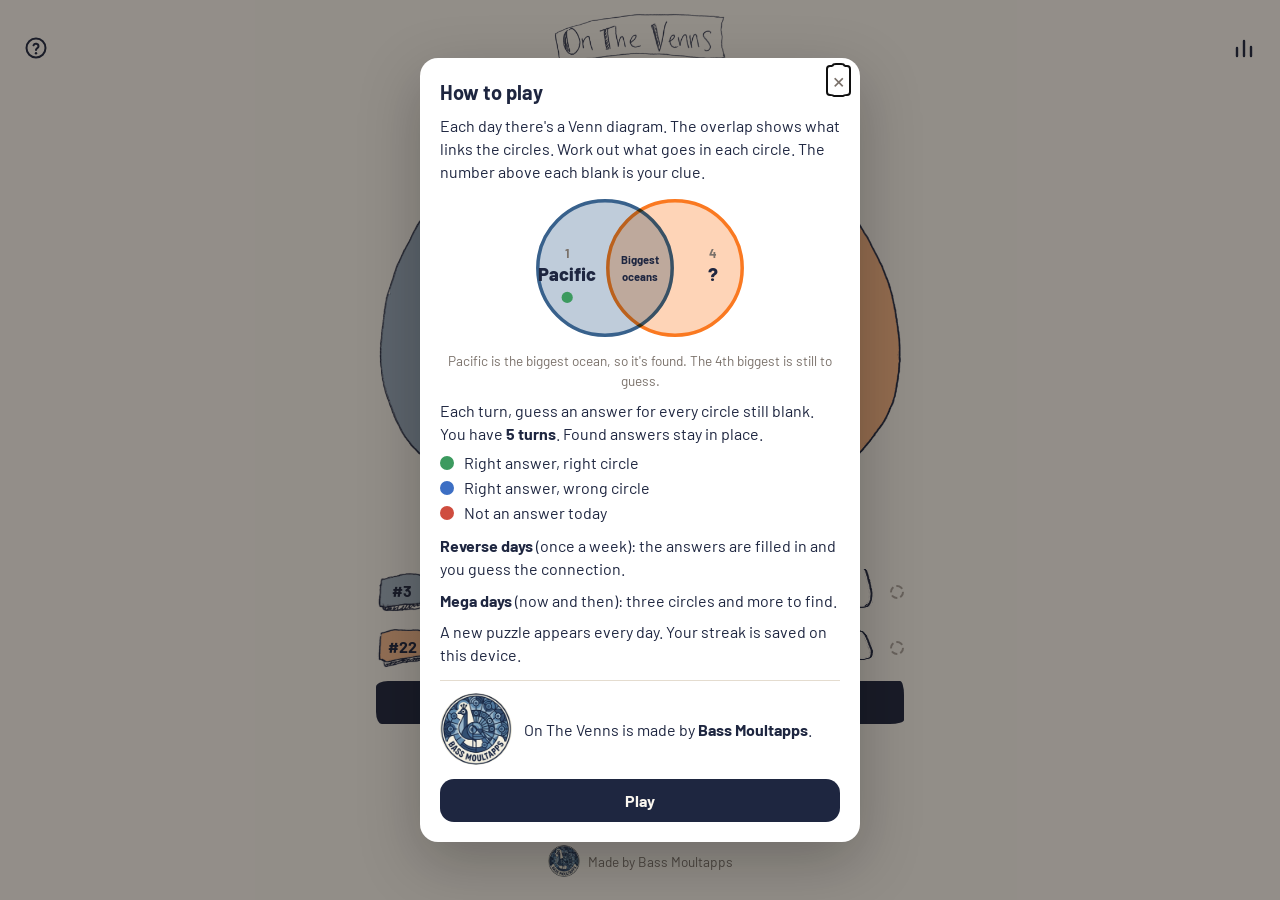
==== index.html @ a91d20dc "Barlow font, rotating palette colours, fuller box shading Venn and clue-box fills are now masks colo" ====
<!doctype html>
<html lang="en" class="drawn">
<head>
  <meta charset="utf-8">
  <meta name="viewport" content="width=device-width, initial-scale=1">
  <title>On The Venns</title>
  <meta name="description" content="A daily Venn diagram puzzle. Five turns to fill the circles.">
  <link rel="icon" href="data:image/svg+xml,%3Csvg xmlns='http://www.w3.org/2000/svg' viewBox='0 0 32 32'%3E%3Ccircle cx='12' cy='16' r='9' fill='%23e8735a' fill-opacity='.8'/%3E%3Ccircle cx='20' cy='16' r='9' fill='%233a9e9a' fill-opacity='.8'/%3E%3C/svg%3E">
  <link rel="preconnect" href="https://fonts.googleapis.com">
  <link rel="preconnect" href="https://fonts.gstatic.com" crossorigin>
  <link rel="stylesheet" href="https://fonts.googleapis.com/css2?family=Barlow:wght@400;500;600;700&display=swap">
  <link rel="stylesheet" href="css/style.css">
</head>
<body>
  <header class="top">
    <button class="icon-btn" id="helpBtn" aria-label="How to play">
      <svg viewBox="0 0 24 24" aria-hidden="true"><circle cx="12" cy="12" r="9.5" fill="none" stroke="currentColor" stroke-width="2"/><path d="M9.5 9.3a2.6 2.6 0 0 1 5 .9c0 1.8-2.5 2.3-2.5 3.8" fill="none" stroke="currentColor" stroke-width="2" stroke-linecap="round"/><circle cx="12" cy="17.2" r="1.2" fill="currentColor"/></svg>
    </button>
    <div class="brand">
      <h1 id="siteName">On The Venns</h1>
      <div class="meta" id="meta"></div>
    </div>
    <button class="icon-btn" id="statsBtn" aria-label="Statistics">
      <svg viewBox="0 0 24 24" aria-hidden="true"><path d="M5 20V12M12 20V5M19 20v-9" fill="none" stroke="currentColor" stroke-width="2.4" stroke-linecap="round"/></svg>
    </button>
  </header>

  <main>
    <div class="preview-banner" id="previewBanner" hidden></div>
    <p class="instruction" id="instruction"></p>

    <div class="board" id="board" aria-live="polite"></div>

    <div class="guess-dots" id="guessDots" aria-label="Guesses used"></div>

    <form class="guess-form" id="guessForm" autocomplete="off">
      <div class="guess-rows" id="guessRows"></div>
      <datalist id="suggestions"></datalist>
      <button type="submit" id="guessBtn">Guess</button>
    </form>

    <ol class="turns" id="turnList"></ol>

    <button class="result-btn" id="resultBtn" hidden>See result</button>

    <div class="sponsor" id="sponsor" hidden></div>
  </main>

  <footer class="foot" id="footer"></footer>

  <div class="toast" id="toast" role="status" hidden></div>

  <!-- How to play -->
  <dialog id="helpDialog">
    <button class="close" data-close aria-label="Close">&times;</button>
    <h2>How to play</h2>
    <p>Each day there's a Venn diagram. The overlap shows what links the circles. Work out what goes in each circle. The number above each blank is your clue.</p>
    <div class="help-example">
      <svg viewBox="0 0 200 110" aria-hidden="true">
        <circle cx="75" cy="55" r="48" class="c c0"/><circle cx="125" cy="55" r="48" class="c c1"/>
        <text x="48" y="48" class="ex-hint">1</text><text x="48" y="64" class="ex-ans">Pacific</text>
        <circle cx="48" cy="76" r="4" class="ex-dot green"/>
        <text x="152" y="48" class="ex-hint">4</text><text x="152" y="64" class="ex-ans">?</text>
        <text x="100" y="52" class="ex-mid">Biggest</text><text x="100" y="64" class="ex-mid">oceans</text>
      </svg>
      <p class="caption">Pacific is the biggest ocean, so it's found. The 4th biggest is still to guess.</p>
    </div>
    <p>Each turn, guess an answer for every circle still blank. You have <strong>5 turns</strong>. Found answers stay in place.</p>
    <ul class="legend">
      <li><span class="dot green"></span> Right answer, right circle</li>
      <li><span class="dot blue"></span> Right answer, wrong circle</li>
      <li><span class="dot red"></span> Not an answer today</li>
    </ul>
    <p><strong>Reverse days</strong> (once a week): the answers are filled in and you guess the connection.</p>
    <p><strong>Mega days</strong> (now and then): three circles and more to find.</p>
    <p>A new puzzle appears every day. Your streak is saved on this device.</p>
    <div class="maker">
      <img src="img/bass-moultapps.jpg" alt="Bass Moultapps logo" width="72" height="72">
      <p>On The Venns is made by <strong>Bass Moultapps</strong>.</p>
    </div>
    <button class="primary" data-close>Play</button>
  </dialog>

  <!-- Stats / result -->
  <dialog id="statsDialog">
    <button class="close" data-close aria-label="Close">&times;</button>
    <div id="resultBlock"></div>
    <h2>Your stats</h2>
    <div class="stats" id="statsGrid"></div>
    <div class="next" id="nextPuzzle"></div>
    <details class="backup">
      <summary>Move your streak to another device</summary>
      <p>Your stats live in this browser only. Copy the code below and paste it into the game on another device or browser.</p>
      <div class="backup-row">
        <button type="button" id="exportBtn">Copy my code</button>
        <button type="button" id="importBtn">Paste a code</button>
      </div>
    </details>
  </dialog>

  <script src="js/countries.js"></script>
  <script src="js/puzzles.js"></script>
  <script src="js/app.js"></script>
</body>
</html>
---- css/style.css ----
:root {
  --bg: #faf6ef;
  --surface: #ffffff;
  --ink: #2b2622;
  --muted: #7a716a;
  --line: #e4dccf;
  --c0: #e8735a;
  --c1: #3a9e9a;
  --c2: #e2b23c;
  --good: #3c9a5f;
  --bad: #cf4d3f;
  --near: #3d6fc4;
  --circle-opacity: 0.32;
  --blend: multiply;
  --radius: 14px;
  font-family: "Barlow", ui-rounded, system-ui, -apple-system, "Segoe UI", sans-serif;
  color-scheme: light;
}

/* The hand-drawn style is designed for paper, so it stays light. */
@media (prefers-color-scheme: dark) {
  :root:not(.drawn) {
    --bg: #1d1b19;
    --surface: #2a2724;
    --ink: #f2ece4;
    --muted: #a59c93;
    --line: #3d3833;
    --circle-opacity: 0.38;
    --blend: screen;
    color-scheme: dark;
  }
}

* { box-sizing: border-box; }
[hidden] { display: none !important; }

body {
  margin: 0;
  background: var(--bg);
  color: var(--ink);
  min-height: 100vh;
  display: flex;
  flex-direction: column;
  -webkit-tap-highlight-color: transparent;
}

button { font: inherit; color: inherit; cursor: pointer; }

/* Header */
.top {
  display: flex;
  align-items: center;
  justify-content: space-between;
  gap: 8px;
  padding: 12px 16px;
  border-bottom: 1px solid var(--line);
}
.brand { text-align: center; }
.brand h1 { margin: 0; font-size: 1.5rem; letter-spacing: 0.02em; }
.meta { color: var(--muted); font-size: 0.85rem; margin-top: 2px; }
.badge {
  display: inline-block;
  padding: 1px 8px;
  border-radius: 999px;
  font-size: 0.72rem;
  font-weight: 700;
  text-transform: uppercase;
  letter-spacing: 0.06em;
  background: var(--line);
  color: var(--ink);
  margin-left: 4px;
  vertical-align: 1px;
}
.badge.reverse { background: var(--c1); color: #fff; }
.badge.mega { background: var(--c2); color: #2b2622; }
.icon-btn {
  width: 40px; height: 40px;
  border: none; background: none;
  border-radius: 50%;
  display: grid; place-items: center;
}
.icon-btn:hover { background: var(--line); }
.icon-btn svg { width: 24px; height: 24px; }

/* Main */
main {
  flex: 1;
  width: 100%;
  max-width: 560px;
  margin: 0 auto;
  padding: 12px 16px 24px;
}
.instruction { text-align: center; margin: 4px 0 8px; font-size: 1.05rem; }
.preview-banner {
  background: var(--c2);
  color: #2b2622;
  border-radius: 8px;
  padding: 6px 10px;
  font-size: 0.85rem;
  text-align: center;
  margin-bottom: 8px;
}

/* Board */
.board {
  position: relative;
  width: 100%;
  container-type: inline-size;
  user-select: none;
}
.board svg { display: block; width: 100%; height: auto; }
.board .c, .help-example .c {
  fill-opacity: var(--circle-opacity);
  mix-blend-mode: var(--blend);
  stroke-width: 2.5;
}
.c0 { fill: var(--c0); stroke: var(--c0); }
.c1 { fill: var(--c1); stroke: var(--c1); }
.c2 { fill: var(--c2); stroke: var(--c2); }
.circle-label {
  font-size: 15px;
  font-weight: 700;
  fill: var(--ink);
  text-anchor: middle;
}

.region {
  position: absolute;
  transform: translate(-50%, -50%);
  text-align: center;
  display: flex;
  flex-direction: column;
  align-items: center;
  gap: 0.6cqw;
  line-height: 1.15;
}
.region .hint {
  font-size: clamp(11px, 3.4cqw, 17px);
  font-weight: 700;
  color: var(--muted);
  letter-spacing: 0.03em;
}
.region .answer {
  font-size: clamp(14px, 5cqw, 26px);
  font-weight: 800;
  overflow-wrap: anywhere;
}
.region .fixed {
  font-size: clamp(11px, 3.6cqw, 18px);
  font-weight: 700;
  overflow-wrap: break-word;
}
.region.text-answer .fixed { font-size: clamp(14px, 5cqw, 26px); font-weight: 800; }
.board.small .region .answer { font-size: clamp(12px, 4cqw, 21px); }

.slot .blank {
  display: inline-block;
  min-width: 2.4em;
  border-bottom: 3px dashed var(--muted);
  color: var(--muted);
  opacity: 0.8;
}
.slot.solved .answer { animation: pop 0.45s cubic-bezier(.2,1.6,.4,1); }
.slot.missed .answer { color: var(--bad); opacity: 0.85; }
.slot.missed .answer::before { content: ""; }
.slot.flash { animation: flash 0.6s ease; }

@keyframes pop {
  0% { transform: scale(0.3); opacity: 0; }
  100% { transform: scale(1); opacity: 1; }
}
@keyframes flash {
  0%, 100% { filter: none; }
  40% { filter: drop-shadow(0 0 8px var(--good)); }
}
@keyframes shake {
  0%, 100% { transform: translateX(0); }
  20% { transform: translateX(-6px); }
  40% { transform: translateX(6px); }
  60% { transform: translateX(-4px); }
  80% { transform: translateX(4px); }
}

/* Result dots (green / blue / red) */
.dot {
  display: inline-block;
  width: 14px; height: 14px;
  border-radius: 50%;
  border: 2px dashed var(--muted);
  flex: none;
  opacity: 0.6;
}
.dot.green, .dot.blue, .dot.red { border-style: solid; opacity: 1; }
.dot.green { background: var(--good); border-color: var(--good); }
.dot.blue { background: var(--near); border-color: var(--near); }
.dot.red { background: var(--bad); border-color: var(--bad); }
.region .dot { width: clamp(10px, 3.2cqw, 16px); height: clamp(10px, 3.2cqw, 16px); margin-top: 0.4cqw; }

/* Turn counter */
.guess-dots {
  display: flex;
  justify-content: center;
  gap: 8px;
  margin: 10px 0 12px;
}
.guess-dots span {
  width: 12px; height: 12px;
  border-radius: 50%;
  border: 2px solid var(--muted);
}
.guess-dots span.used { background: var(--muted); }

/* Form */
.guess-form { display: flex; flex-direction: column; gap: 8px; }
.guess-form.shake { animation: shake 0.4s; }
.guess-rows { display: grid; grid-template-columns: auto 1fr auto; gap: 8px; align-items: center; }
.grow { display: contents; }
.grow .tag {
  flex: none;
  min-width: 44px;
  padding: 6px 8px;
  border-radius: 10px;
  text-align: center;
  font-weight: 800;
  font-size: 0.95rem;
  color: #fff;
  text-shadow: 0 1px 2px rgba(0,0,0,0.3);
  background: var(--sw);
}
.grow input, .grow .locked {
  flex: 1;
  min-width: 0;
  font: inherit;
  font-size: 1.05rem;
  padding: 11px 14px;
  border: 2px solid var(--line);
  border-radius: var(--radius);
  background: var(--surface);
  color: var(--ink);
}
.grow .locked { font-weight: 800; border-color: transparent; background: none; padding-left: 4px; }
.grow input:focus { outline: none; border-color: var(--c1); }
.guess-form button, .primary, .result-btn, .backup-row button {
  border: none;
  border-radius: var(--radius);
  padding: 12px 18px;
  font-weight: 700;
  background: var(--ink);
  color: var(--bg);
}
.guess-form button { margin-top: 2px; }
.guess-form button:disabled { opacity: 0.45; cursor: default; }

/* Turn history */
.turns {
  list-style: none;
  padding: 0;
  margin: 14px 0 0;
  display: flex;
  flex-direction: column;
  gap: 6px;
}
.turns li { display: flex; gap: 6px; }
.chip {
  flex: 1;
  min-width: 0;
  display: flex;
  align-items: center;
  gap: 6px;
  padding: 4px 10px;
  border-radius: 999px;
  font-size: 0.9rem;
  background: var(--surface);
  border: 1px solid var(--line);
  overflow: hidden;
  white-space: nowrap;
  text-overflow: ellipsis;
}
.chip .dot { width: 10px; height: 10px; }
.chip.empty { background: none; border-style: dashed; }
.chip.red { color: var(--muted); }

.result-btn { display: block; margin: 16px auto 0; }

.sponsor, .foot {
  text-align: center;
  color: var(--muted);
  font-size: 0.85rem;
}
.sponsor { margin-top: 18px; }
.foot { padding: 14px 16px 20px; }
.foot a, .sponsor a { color: inherit; }
.kofi {
  display: inline-block;
  padding: 8px 14px;
  border-radius: 999px;
  background: var(--surface);
  border: 1px solid var(--line);
  text-decoration: none;
  color: var(--ink) !important;
  font-weight: 700;
}

/* Toast */
.toast {
  position: fixed;
  left: 50%;
  top: 76px;
  transform: translateX(-50%);
  background: var(--ink);
  color: var(--bg);
  padding: 8px 14px;
  border-radius: 8px;
  font-weight: 700;
  font-size: 0.95rem;
  z-index: 50;
  max-width: calc(100vw - 32px);
}

/* Dialogs */
dialog {
  border: none;
  border-radius: 18px;
  padding: 22px 20px 20px;
  width: min(440px, calc(100vw - 32px));
  max-height: calc(100vh - 40px);
  background: var(--surface);
  color: var(--ink);
  box-shadow: 0 20px 60px rgba(0,0,0,0.25);
}
dialog::backdrop { background: rgba(20, 16, 12, 0.45); }
dialog h2 { margin: 0 0 10px; font-size: 1.25rem; }
dialog p { line-height: 1.45; margin: 8px 0; }
dialog .close {
  position: absolute;
  right: 10px; top: 8px;
  border: none; background: none;
  font-size: 1.7rem;
  line-height: 1;
  color: var(--muted);
}
dialog .primary { display: block; width: 100%; margin-top: 14px; }

.help-example svg { width: 100%; max-width: 280px; display: block; margin: 6px auto; }
.help-example text { text-anchor: middle; fill: var(--ink); }
.ex-hint { font-size: 9px; font-weight: 700; fill: var(--muted) !important; }
.ex-ans { font-size: 13px; font-weight: 800; }
.ex-mid { font-size: 8px; font-weight: 700; }
.ex-dot.green { fill: var(--good); }
.help-example .caption { text-align: center; font-size: 0.85rem; color: var(--muted); margin-top: 0; }
.legend { list-style: none; padding: 0; margin: 8px 0 12px; }
.legend li { display: flex; align-items: center; gap: 10px; margin: 6px 0; }
.maker {
  display: flex;
  align-items: center;
  gap: 12px;
  margin-top: 14px;
  padding-top: 12px;
  border-top: 1px solid var(--line);
}
.maker img { border-radius: 50%; flex: none; }
.made-by { display: inline-flex; align-items: center; gap: 8px; margin-top: 6px; }
.made-by img { border-radius: 50%; }
.foot > * + * { margin-top: 8px; }
.sep { border: none; border-top: 1px solid var(--line); margin: 18px 0 14px; }

.result-head { text-align: center; margin-bottom: 14px; }
.result-head .big { font-size: 1.6rem; font-weight: 800; margin: 2px 0; }
.result-head .answers { color: var(--muted); }
.note {
  background: var(--bg);
  border-radius: 12px;
  padding: 10px 14px;
  margin: 12px 0;
  text-align: left;
}
.note .label { font-size: 0.75rem; text-transform: uppercase; letter-spacing: 0.06em; color: var(--muted); font-weight: 700; }
.note .source { font-size: 0.8rem; color: var(--muted); margin-top: 6px; }
.share-btn { background: var(--good) !important; color: #fff !important; }

.stats {
  display: grid;
  grid-template-columns: repeat(4, 1fr);
  gap: 6px;
  text-align: center;
  margin-bottom: 12px;
}
.stats .num { font-size: 1.6rem; font-weight: 800; }
.stats .lbl { font-size: 0.75rem; color: var(--muted); }
.next { text-align: center; color: var(--muted); margin: 8px 0 14px; }
.next strong { color: var(--ink); font-variant-numeric: tabular-nums; }
.backup summary { cursor: pointer; color: var(--muted); font-size: 0.9rem; }
.backup p { font-size: 0.85rem; color: var(--muted); }
.backup-row { display: flex; gap: 8px; }
.backup-row button { flex: 1; padding: 10px; font-size: 0.9rem; background: var(--line); color: var(--ink); }

@media (prefers-reduced-motion: reduce) {
  *, *::before, *::after { animation: none !important; }
}

/* =====================================================================
   Hand-drawn style (html.drawn). Turn off with drawn: false in
   js/puzzles.js, or add ?drawn=0 to the URL to compare.
   ===================================================================== */
.drawn body {
  --ink: #1e2640;
}
.drawn .brand h1 img { display: block; height: 52px; width: auto; margin: 0 auto; }
.drawn .top { border-bottom: none; padding-bottom: 4px; }

.board .venn-img { position: relative; width: 100%; aspect-ratio: 4 / 3; }
.board .venn-img img, .board .venn-img .fill { position: absolute; inset: 0; width: 100%; height: 100%; }
.venn-img .fill {
  opacity: 0.5;
  -webkit-mask-size: 100% 100%; mask-size: 100% 100%;
  -webkit-mask-repeat: no-repeat; mask-repeat: no-repeat;
}
.venn-img .fill-left { background: var(--c0); -webkit-mask-image: url(../img/drawn/mask-left.png); mask-image: url(../img/drawn/mask-left.png); }
.venn-img .fill-right { background: var(--c1); -webkit-mask-image: url(../img/drawn/mask-right.png); mask-image: url(../img/drawn/mask-right.png); }
.venn-img .fill-lens {
  background: color-mix(in oklab, color-mix(in oklab, var(--c0), var(--c1)) 80%, #000);
  -webkit-mask-image: url(../img/drawn/mask-lens.png); mask-image: url(../img/drawn/mask-lens.png);
}
.drawn .region .answer, .drawn .region.text-answer .fixed { font-weight: 700; font-size: clamp(16px, 5.6cqw, 28px); }
.drawn .region .fixed { font-weight: 700; font-size: clamp(12px, 3.9cqw, 19px); }
.drawn .region .hint { font-weight: 700; font-size: clamp(12px, 3.6cqw, 18px); }
.drawn .slot .blank { border-bottom-width: 2px; }

.drawn .guess-dots { gap: 10px; }
.drawn .guess-dots span {
  width: 18px; height: 20px;
  border: none;
  border-radius: 0;
  background-position: center;
  background-size: contain;
  background-repeat: no-repeat;
}
.drawn .guess-dots span.used { background-color: transparent; }

.drawn .guess-rows { column-gap: 14px; row-gap: 10px; }
.drawn .grow .tag {
  min-width: 54px;
  padding: 10px 10px 13px 8px;
  border-radius: 0;
  color: var(--ink);
  text-shadow: none;
  font-weight: 700;
  font-size: 1rem;
  background: none;
  position: relative;
  isolation: isolate;
}
/* tint clipped to the inside of the drawn box, with the drawing on top */
.drawn .grow .tag::before, .drawn .grow .tag::after {
  content: "";
  position: absolute;
  inset: 0;
  z-index: -1;
}
.drawn .grow .tag::before {
  background: var(--sw);
  -webkit-mask: url(../img/drawn/mask-box1.png) center / 100% 100% no-repeat;
  mask: url(../img/drawn/mask-box1.png) center / 100% 100% no-repeat;
}
.drawn .grow .tag::after { background: url(../img/drawn/box1.png) center / 100% 100% no-repeat; }
.drawn .grow:nth-of-type(2n) .tag::before {
  -webkit-mask-image: url(../img/drawn/mask-box2.png);
  mask-image: url(../img/drawn/mask-box2.png);
}
.drawn .grow:nth-of-type(2n) .tag::after { background-image: url(../img/drawn/box2.png); }
.drawn .grow input, .drawn .grow .locked {
  border: none;
  border-radius: 0;
  font-size: 1.05rem;
  font-weight: 600;
  padding: 13px 18px;
  background: url(../img/drawn/bar1.png) center / 100% 100% no-repeat;
}
.drawn .grow:nth-of-type(2n) input, .drawn .grow:nth-of-type(2n) .locked { background-image: url(../img/drawn/bar2.png); }
.drawn .grow .locked { padding-left: 18px; }
.drawn .grow input:focus { filter: drop-shadow(0 0 2px color-mix(in srgb, var(--c2) 80%, transparent)); }
.drawn .grow input::-webkit-calendar-picker-indicator { display: none !important; }
.drawn .guess-form button {
  border-radius: 12px 4px 14px 6px / 6px 14px 4px 12px;
  font-weight: 700;
}
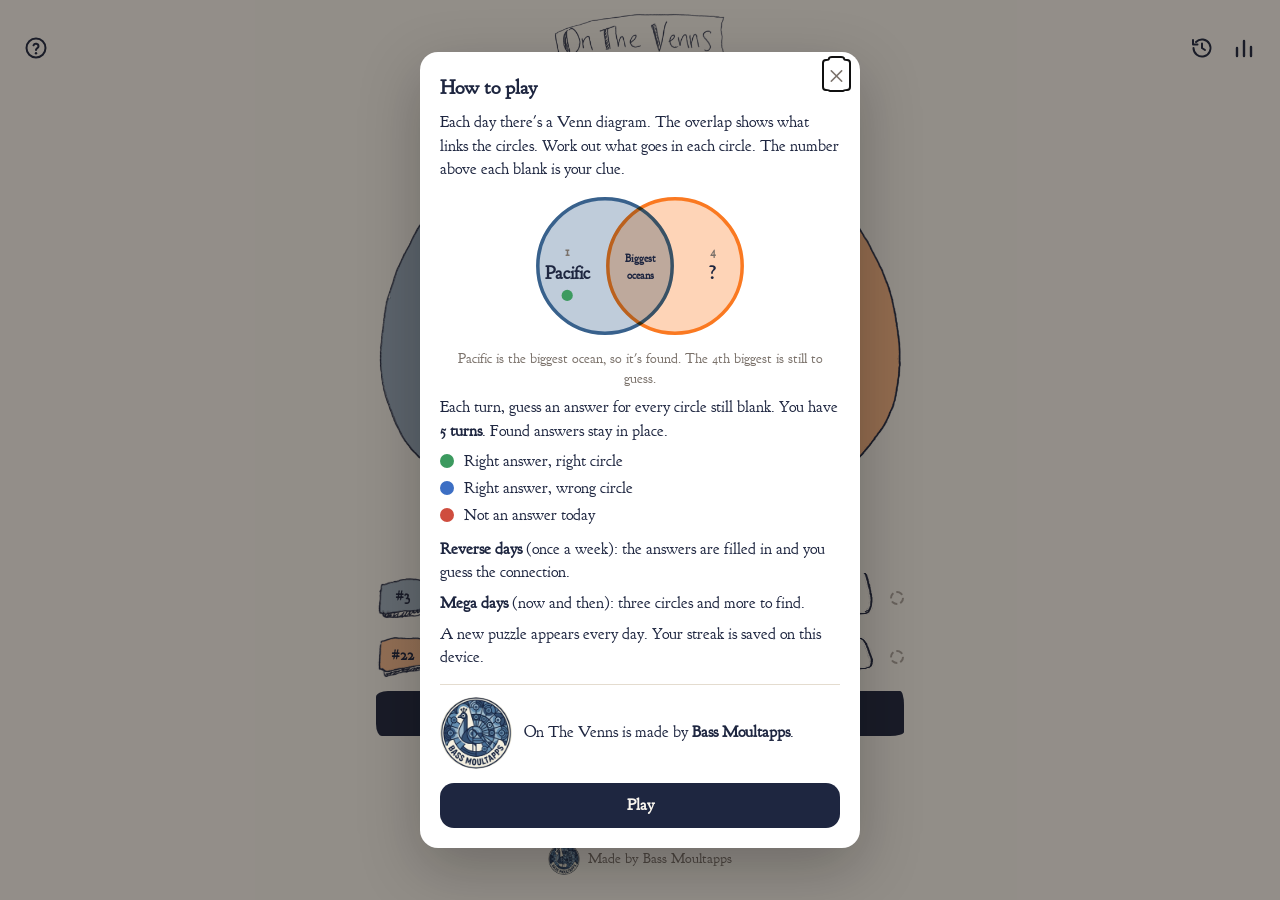
==== commit 002de27f: "Goudy Bookletter font, guess distribution and colour totals, Venns of the Past - Stats show wins by " ====
--- a/index.html
+++ b/index.html
@@ -8,21 +8,28 @@
   <link rel="icon" href="data:image/svg+xml,%3Csvg xmlns='http://www.w3.org/2000/svg' viewBox='0 0 32 32'%3E%3Ccircle cx='12' cy='16' r='9' fill='%23e8735a' fill-opacity='.8'/%3E%3Ccircle cx='20' cy='16' r='9' fill='%233a9e9a' fill-opacity='.8'/%3E%3C/svg%3E">
   <link rel="preconnect" href="https://fonts.googleapis.com">
   <link rel="preconnect" href="https://fonts.gstatic.com" crossorigin>
-  <link rel="stylesheet" href="https://fonts.googleapis.com/css2?family=Barlow:wght@400;500;600;700&display=swap">
+  <link rel="stylesheet" href="https://fonts.googleapis.com/css2?family=Goudy+Bookletter+1911&display=swap">
   <link rel="stylesheet" href="css/style.css">
 </head>
 <body>
   <header class="top">
+    <div class="hgroup">
     <button class="icon-btn" id="helpBtn" aria-label="How to play">
       <svg viewBox="0 0 24 24" aria-hidden="true"><circle cx="12" cy="12" r="9.5" fill="none" stroke="currentColor" stroke-width="2"/><path d="M9.5 9.3a2.6 2.6 0 0 1 5 .9c0 1.8-2.5 2.3-2.5 3.8" fill="none" stroke="currentColor" stroke-width="2" stroke-linecap="round"/><circle cx="12" cy="17.2" r="1.2" fill="currentColor"/></svg>
     </button>
+    </div>
     <div class="brand">
       <h1 id="siteName">On The Venns</h1>
       <div class="meta" id="meta"></div>
     </div>
+    <div class="hgroup right">
+    <button class="icon-btn" id="pastBtn" aria-label="Venns of the Past" title="Venns of the Past">
+      <svg viewBox="0 0 24 24" aria-hidden="true"><path d="M3.5 12a8.5 8.5 0 1 0 2.5-6" fill="none" stroke="currentColor" stroke-width="2" stroke-linecap="round"/><path d="M3 4v4.5h4.5" fill="none" stroke="currentColor" stroke-width="2" stroke-linecap="round" stroke-linejoin="round"/><path d="M12 7.5V12l3 2" fill="none" stroke="currentColor" stroke-width="2" stroke-linecap="round"/></svg>
+    </button>
     <button class="icon-btn" id="statsBtn" aria-label="Statistics">
       <svg viewBox="0 0 24 24" aria-hidden="true"><path d="M5 20V12M12 20V5M19 20v-9" fill="none" stroke="currentColor" stroke-width="2.4" stroke-linecap="round"/></svg>
     </button>
+    </div>
   </header>
 
   <main>
@@ -87,7 +94,12 @@
     <div id="resultBlock"></div>
     <h2>Your stats</h2>
     <div class="stats" id="statsGrid"></div>
+    <h3>Solved in…</h3>
+    <div class="dist" id="distGraph"></div>
+    <h3>Every guess so far</h3>
+    <div class="stats three" id="colourTotals"></div>
     <div class="next" id="nextPuzzle"></div>
+    <button type="button" class="past-link" id="pastLink">Play Venns of the Past</button>
     <details class="backup">
       <summary>Move your streak to another device</summary>
       <p>Your stats live in this browser only. Copy the code below and paste it into the game on another device or browser.</p>
@@ -98,6 +110,14 @@
     </details>
   </dialog>
 
+  <!-- Venns of the Past -->
+  <dialog id="pastDialog">
+    <button class="close" data-close aria-label="Close">&times;</button>
+    <h2>Venns of the Past</h2>
+    <p class="sub">Play any you missed, or try one again. Just for fun: they don't count towards your stats or streak.</p>
+    <ul class="past-list" id="pastList"></ul>
+  </dialog>
+
   <script src="js/countries.js"></script>
   <script src="js/puzzles.js"></script>
   <script src="js/app.js"></script>
--- a/css/style.css
+++ b/css/style.css
@@ -13,7 +13,7 @@
   --circle-opacity: 0.32;
   --blend: multiply;
   --radius: 14px;
-  font-family: "Barlow", ui-rounded, system-ui, -apple-system, "Segoe UI", sans-serif;
+  font-family: "Goudy Bookletter 1911", Georgia, ui-rounded, system-ui, -apple-system, "Segoe UI", sans-serif;
   color-scheme: light;
 }
 
@@ -92,8 +92,8 @@
 }
 .instruction { text-align: center; margin: 4px 0 8px; font-size: 1.05rem; }
 .preview-banner {
-  background: var(--c2);
-  color: #2b2622;
+  background: var(--line);
+  color: var(--ink);
   border-radius: 8px;
   padding: 6px 10px;
   font-size: 0.85rem;
@@ -484,3 +484,55 @@
   border-radius: 12px 4px 14px 6px / 6px 14px 4px 12px;
   font-weight: 700;
 }
+
+/* Header: three columns so the title stays centred */
+.top { display: grid; grid-template-columns: 1fr auto 1fr; }
+.hgroup { display: flex; gap: 2px; }
+.hgroup.right { justify-content: flex-end; }
+
+/* Stats extras */
+dialog h3 { font-size: 0.95rem; margin: 14px 0 8px; color: var(--muted); font-weight: 400; text-transform: uppercase; letter-spacing: 0.06em; }
+.stats.three { grid-template-columns: repeat(3, 1fr); }
+.stats .num .dot { width: 12px; height: 12px; margin-right: 6px; vertical-align: 2px; }
+.dist { display: flex; flex-direction: column; gap: 4px; }
+.drow { display: flex; align-items: center; gap: 8px; }
+.dlabel { width: 14px; text-align: center; }
+.dbar {
+  background: var(--muted);
+  color: #fff;
+  text-align: right;
+  padding: 1px 6px;
+  border-radius: 4px;
+  font-size: 0.9rem;
+  min-width: 22px;
+}
+.dbar.now { background: var(--good); }
+.past-link {
+  display: block;
+  width: 100%;
+  margin: 4px 0 12px;
+  padding: 10px;
+  border: 1px solid var(--line);
+  border-radius: var(--radius);
+  background: var(--bg);
+}
+
+/* Venns of the Past */
+#pastDialog .sub { color: var(--muted); font-size: 0.95rem; }
+.past-list { list-style: none; padding: 0; margin: 10px 0 0; max-height: 60vh; overflow-y: auto; }
+.past-list li + li { border-top: 1px solid var(--line); }
+.past-list a { display: flex; align-items: center; gap: 12px; padding: 10px 4px; color: var(--ink); text-decoration: none; }
+.past-list a:hover { background: var(--bg); }
+.past-list .empty { color: var(--muted); padding: 12px 0; }
+.ptext { display: flex; flex-direction: column; }
+.pstatus { font-size: 0.85rem; color: var(--muted); }
+.pstatus.won { color: var(--good); }
+.pstatus.lost { color: var(--bad); }
+.mini {
+  flex: none;
+  width: 40px; height: 26px;
+  background:
+    radial-gradient(circle at 13px 13px, color-mix(in srgb, var(--a) 55%, transparent) 11px, transparent 12px),
+    radial-gradient(circle at 27px 13px, color-mix(in srgb, var(--b) 55%, transparent) 11px, transparent 12px);
+}
+.preview-banner a { color: inherit; font-weight: 700; }
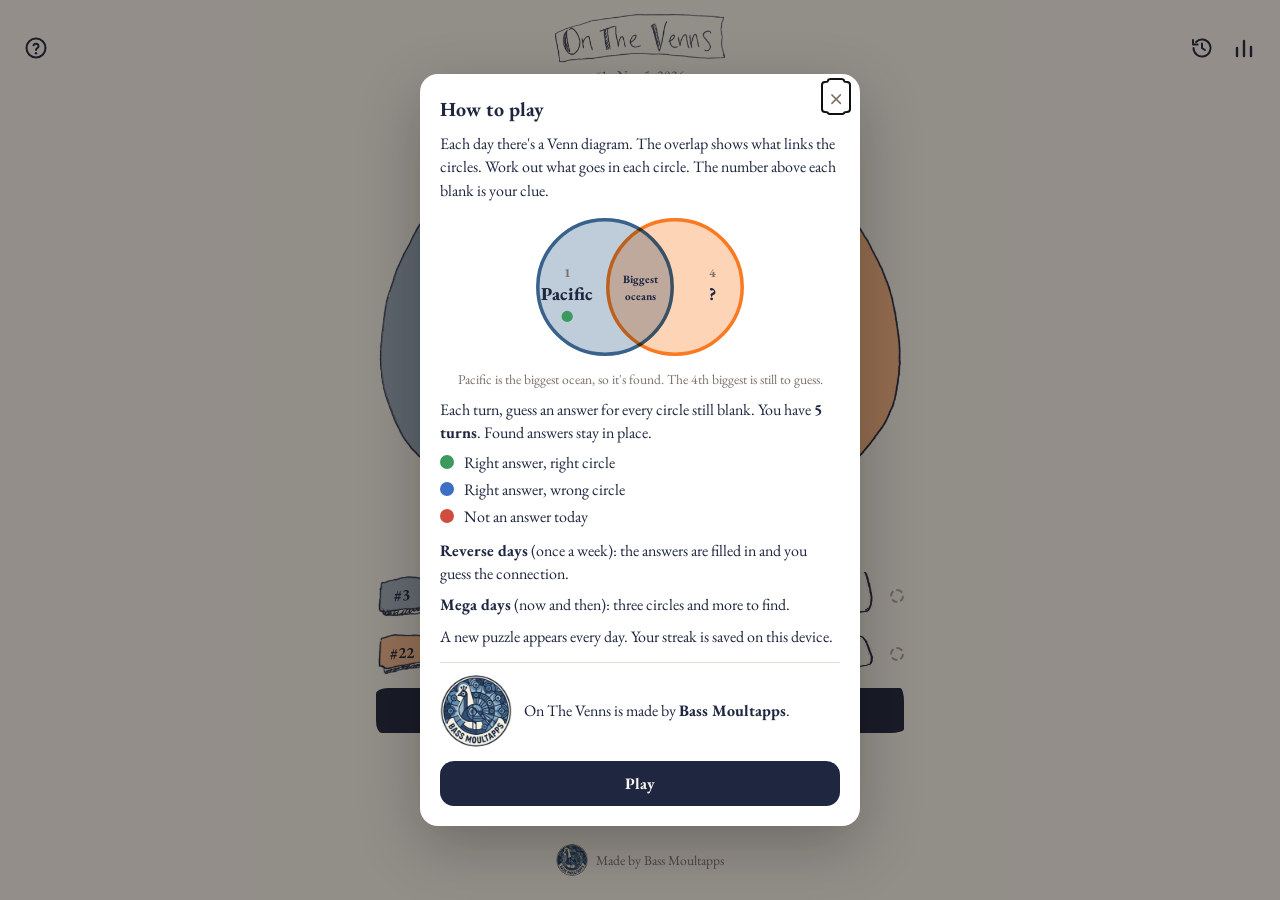
==== commit 6a66f07a: "Switch font to EB Garamond Co-Authored-By: Claude Opus 5.5 <noreply@anthropic.com> Claude-Session: h" ====
--- a/index.html
+++ b/index.html
@@ -8,7 +8,7 @@
   <link rel="icon" href="data:image/svg+xml,%3Csvg xmlns='http://www.w3.org/2000/svg' viewBox='0 0 32 32'%3E%3Ccircle cx='12' cy='16' r='9' fill='%23e8735a' fill-opacity='.8'/%3E%3Ccircle cx='20' cy='16' r='9' fill='%233a9e9a' fill-opacity='.8'/%3E%3C/svg%3E">
   <link rel="preconnect" href="https://fonts.googleapis.com">
   <link rel="preconnect" href="https://fonts.gstatic.com" crossorigin>
-  <link rel="stylesheet" href="https://fonts.googleapis.com/css2?family=Goudy+Bookletter+1911&display=swap">
+  <link rel="stylesheet" href="https://fonts.googleapis.com/css2?family=EB+Garamond:wght@400;500;600;700;800&display=swap">
   <link rel="stylesheet" href="css/style.css">
 </head>
 <body>
--- a/css/style.css
+++ b/css/style.css
@@ -13,7 +13,7 @@
   --circle-opacity: 0.32;
   --blend: multiply;
   --radius: 14px;
-  font-family: "Goudy Bookletter 1911", Georgia, ui-rounded, system-ui, -apple-system, "Segoe UI", sans-serif;
+  font-family: "EB Garamond", Georgia, ui-rounded, system-ui, -apple-system, "Segoe UI", sans-serif;
   color-scheme: light;
 }
 
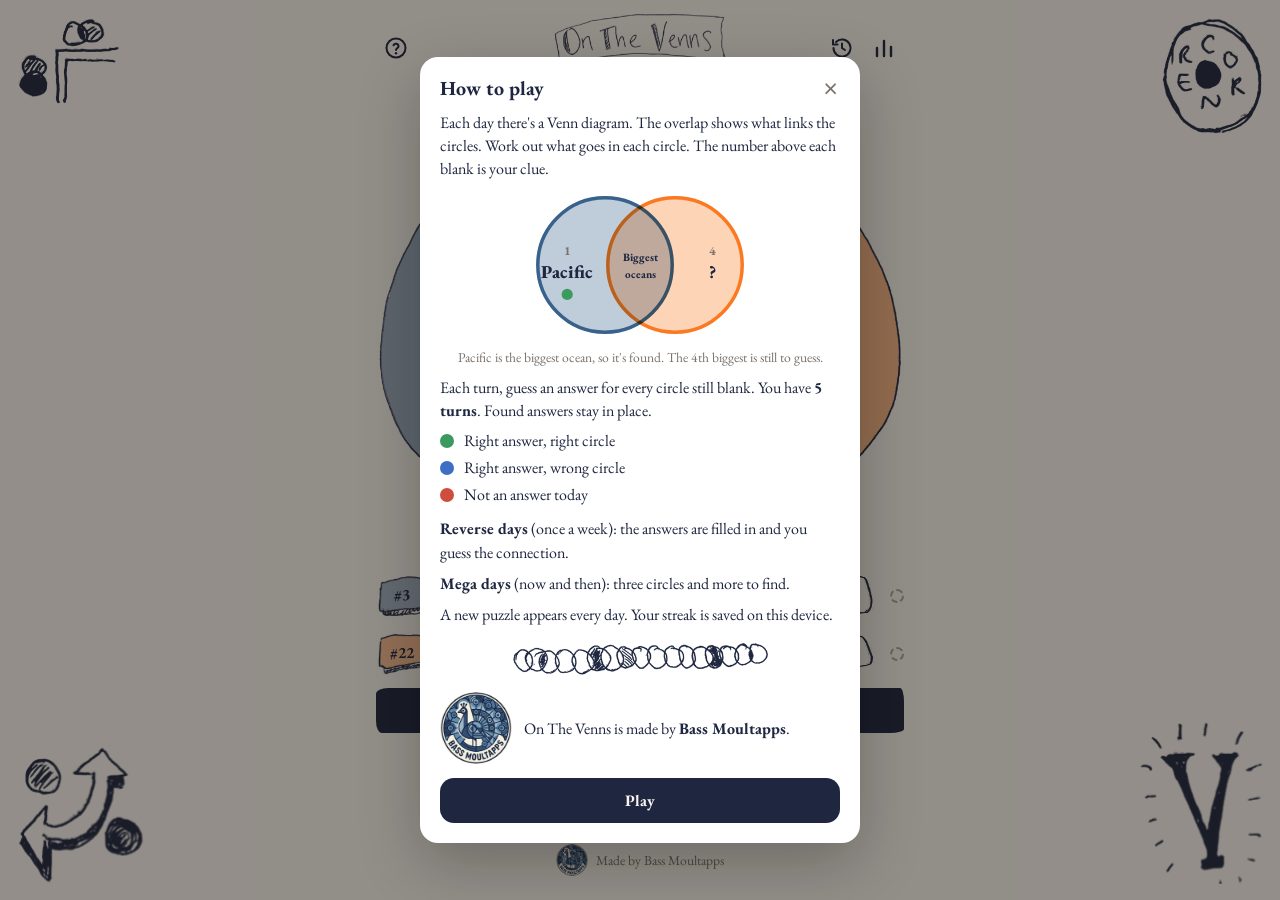
==== commit 73aa48fd: "Hand-drawn corner decorations, chain divider and new pie circle - Four corner drawings: small at the" ====
--- a/index.html
+++ b/index.html
@@ -12,6 +12,11 @@
   <link rel="stylesheet" href="css/style.css">
 </head>
 <body>
+  <!-- hand-drawn corner decorations (drawn style only) -->
+  <img class="corner corner-tl" src="img/drawn/corner-tl.png" alt="" aria-hidden="true">
+  <img class="corner corner-tr" src="img/drawn/corner-br.png" alt="" aria-hidden="true">
+  <img class="corner corner-bl" src="img/drawn/corner-bl.png" alt="" aria-hidden="true">
+  <img class="corner corner-br" src="img/drawn/corner-tr.png" alt="" aria-hidden="true">
   <header class="top">
     <div class="hgroup">
     <button class="icon-btn" id="helpBtn" aria-label="How to play">
@@ -81,6 +86,7 @@
     <p><strong>Reverse days</strong> (once a week): the answers are filled in and you guess the connection.</p>
     <p><strong>Mega days</strong> (now and then): three circles and more to find.</p>
     <p>A new puzzle appears every day. Your streak is saved on this device.</p>
+    <div class="chain-divider" role="separator"></div>
     <div class="maker">
       <img src="img/bass-moultapps.jpg" alt="Bass Moultapps logo" width="72" height="72">
       <p>On The Venns is made by <strong>Bass Moultapps</strong>.</p>
--- a/css/style.css
+++ b/css/style.css
@@ -321,9 +321,11 @@
 dialog {
   border: none;
   border-radius: 18px;
-  padding: 22px 20px 20px;
+  padding: 0 20px 20px;
   width: min(440px, calc(100vw - 32px));
-  max-height: calc(100vh - 40px);
+  max-height: calc(100vh - 64px);
+  max-height: calc(100dvh - 64px - env(safe-area-inset-top) - env(safe-area-inset-bottom));
+  margin: auto;
   background: var(--surface);
   color: var(--ink);
   box-shadow: 0 20px 60px rgba(0,0,0,0.25);
@@ -331,14 +333,24 @@
 dialog::backdrop { background: rgba(20, 16, 12, 0.45); }
 dialog h2 { margin: 0 0 10px; font-size: 1.25rem; }
 dialog p { line-height: 1.45; margin: 8px 0; }
+/* close button stays pinned at the top while the dialog scrolls */
+dialog .close:focus { outline: none; }
 dialog .close {
-  position: absolute;
-  right: 10px; top: 8px;
-  border: none; background: none;
-  font-size: 1.7rem;
+  position: sticky;
+  top: 0;
+  float: right;
+  z-index: 2;
+  width: 44px; height: 44px;
+  margin: 8px -12px 0 0;
+  border: none;
+  border-radius: 50%;
+  background: var(--surface);
+  font-size: 1.8rem;
   line-height: 1;
   color: var(--muted);
 }
+dialog > h2:first-of-type, dialog > #resultBlock { padding-top: 18px; }
+#resultBlock:empty { display: none; }
 dialog .primary { display: block; width: 100%; margin-top: 14px; }
 
 .help-example svg { width: 100%; max-width: 280px; display: block; margin: 6px auto; }
@@ -494,19 +506,30 @@
 dialog h3 { font-size: 0.95rem; margin: 14px 0 8px; color: var(--muted); font-weight: 400; text-transform: uppercase; letter-spacing: 0.06em; }
 .stats.three { grid-template-columns: repeat(3, 1fr); }
 .stats .num .dot { width: 12px; height: 12px; margin-right: 6px; vertical-align: 2px; }
-.dist { display: flex; flex-direction: column; gap: 4px; }
-.drow { display: flex; align-items: center; gap: 8px; }
-.dlabel { width: 14px; text-align: center; }
-.dbar {
-  background: var(--muted);
-  color: #fff;
-  text-align: right;
-  padding: 1px 6px;
-  border-radius: 4px;
-  font-size: 0.9rem;
-  min-width: 22px;
-}
-.dbar.now { background: var(--good); }
+.dist {
+  display: grid;
+  grid-template-columns: minmax(110px, 42%) 1fr;
+  gap: 18px;
+  align-items: center;
+}
+.pie { width: 100%; height: auto; display: block; overflow: visible; }
+.pie path, .pie circle { stroke: var(--surface); stroke-width: 1; fill-opacity: 0.85; }
+.pie .now { fill-opacity: 1; stroke: var(--ink); stroke-width: 1.2; }
+.pie .pie-empty { fill: none; stroke: var(--line); stroke-width: 2; stroke-dasharray: 4 3; }
+.pie-legend { list-style: none; margin: 0; padding: 0; display: flex; flex-direction: column; gap: 3px; }
+.pie-legend li { display: flex; align-items: center; gap: 8px; }
+.pie-legend li.now { font-weight: 700; }
+.pie-legend .sw { width: 12px; height: 12px; border-radius: 50%; flex: none; }
+.pie-legend .cnt { margin-left: auto; font-variant-numeric: tabular-nums; }
+.pie-wrap { position: relative; width: 100%; aspect-ratio: 474 / 468; }
+.pie-wrap > * { position: absolute; inset: 0; width: 100%; height: 100%; }
+.pie-fill {
+  -webkit-mask: url(../img/drawn/pie-mask.png) center / 100% 100% no-repeat;
+  mask: url(../img/drawn/pie-mask.png) center / 100% 100% no-repeat;
+}
+.pie-fill path, .pie-fill rect { fill-opacity: 0.6; stroke: var(--surface); stroke-width: 8; }
+.pie-fill .now { fill-opacity: 0.95; }
+.pie-note { grid-column: 1 / -1; margin: 0; text-align: center; color: var(--muted); font-size: 0.9rem; }
 .past-link {
   display: block;
   width: 100%;
@@ -536,3 +559,40 @@
     radial-gradient(circle at 27px 13px, color-mix(in srgb, var(--b) 55%, transparent) 11px, transparent 12px);
 }
 .preview-banner a { color: inherit; font-weight: 700; }
+
+/* Hand-drawn corner decorations and chain-of-circles divider */
+.corner, .chain-divider { display: none; }
+.drawn .corner {
+  display: block;
+  position: absolute;
+  z-index: 0;
+  pointer-events: none;
+  height: auto;
+  --k: 0.24; /* screen px per px of the scanned drawing */
+}
+.drawn body { position: relative; padding-top: 34px; padding-bottom: 64px; }
+.drawn .corner-tl { top: 6px; left: 6px; width: calc(var(--k) * 209px); }
+.drawn .corner-tr { top: 6px; right: 6px; width: calc(var(--k) * 208px); }
+.drawn .corner-bl { bottom: 6px; left: 6px; width: calc(var(--k) * 258px); }
+.drawn .corner-br { bottom: 6px; right: 6px; width: calc(var(--k) * 252px); }
+.drawn .top, .drawn main, .drawn .foot { position: relative; z-index: 1; }
+/* wide screens: corners pinned to the window, in the margins beside the game */
+@media (min-width: 900px) {
+  .drawn body { padding-top: 0; padding-bottom: 0; }
+  .drawn .corner { position: fixed; --k: 0.5; }
+  .drawn .corner-tl, .drawn .corner-tr { top: 16px; }
+  .drawn .corner-tl, .drawn .corner-bl { left: 16px; }
+  .drawn .corner-tr, .drawn .corner-br { right: 16px; }
+  .drawn .corner-bl, .drawn .corner-br { bottom: 16px; }
+  /* keep the header buttons in the game column, clear of the corner drawings */
+  .drawn .top { max-width: 560px; margin: 0 auto; width: 100%; }
+}
+
+.drawn .chain-divider {
+  display: block;
+  height: 34px;
+  margin: 16px auto;
+  background: url(../img/drawn/chain.png) center / contain no-repeat;
+}
+.drawn .maker { border-top: none; padding-top: 0; margin-top: 0; }
+.drawn .foot .chain-divider { max-width: 360px; height: 30px; margin: 0 auto 14px; }
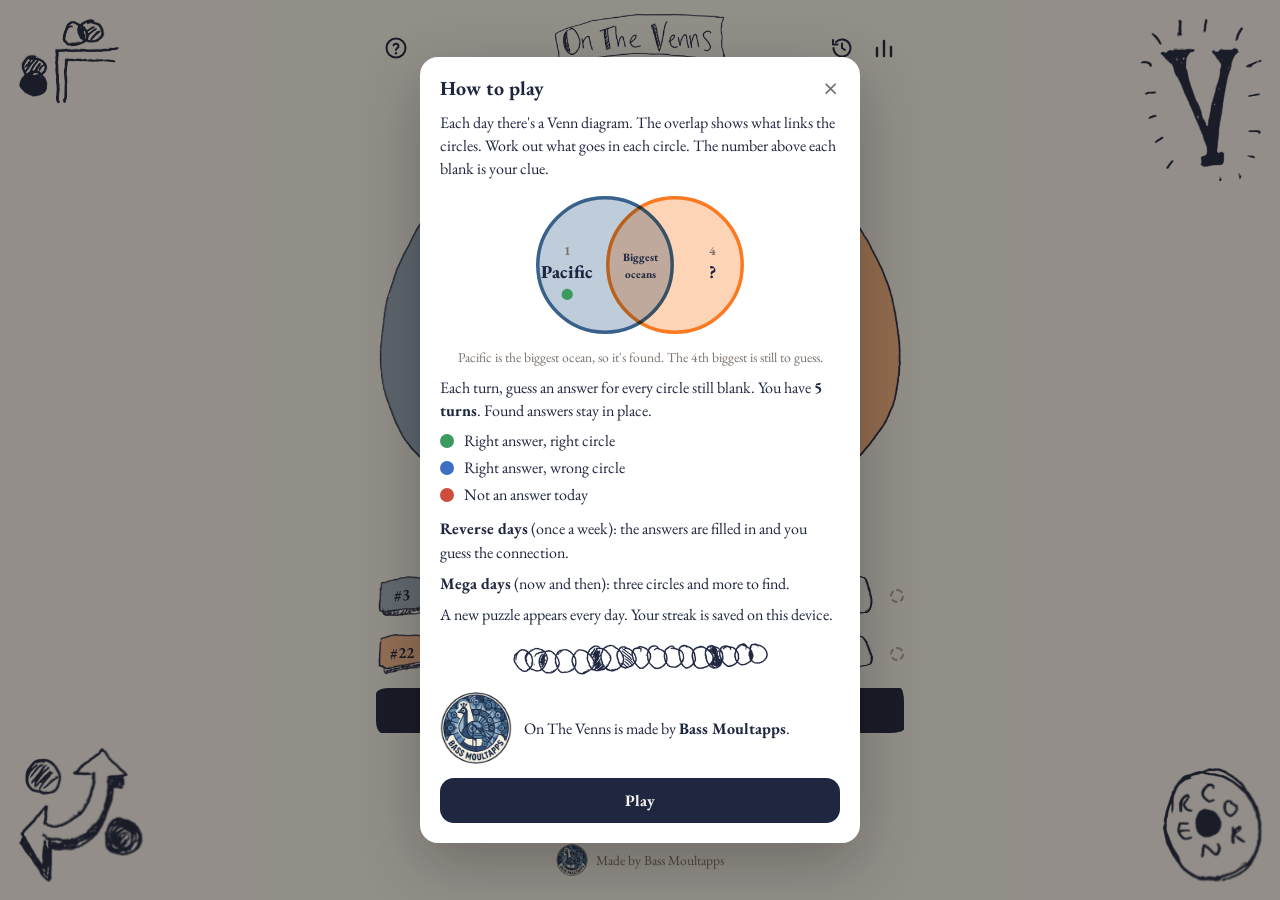
==== commit db2df38e: "Rosette awards, swap V and CORNER corners, corner click switches to plain look - Eleven rosettes on " ====
--- a/index.html
+++ b/index.html
@@ -14,9 +14,9 @@
 <body>
   <!-- hand-drawn corner decorations (drawn style only) -->
   <img class="corner corner-tl" src="img/drawn/corner-tl.png" alt="" aria-hidden="true">
-  <img class="corner corner-tr" src="img/drawn/corner-br.png" alt="" aria-hidden="true">
+  <img class="corner corner-tr" src="img/drawn/corner-tr.png" alt="" aria-hidden="true">
   <img class="corner corner-bl" src="img/drawn/corner-bl.png" alt="" aria-hidden="true">
-  <img class="corner corner-br" src="img/drawn/corner-tr.png" alt="" aria-hidden="true">
+  <img class="corner corner-br" id="cornerCircle" src="img/drawn/corner-br.png" alt="">
   <header class="top">
     <div class="hgroup">
     <button class="icon-btn" id="helpBtn" aria-label="How to play">
@@ -104,6 +104,8 @@
     <div class="dist" id="distGraph"></div>
     <h3>Every guess so far</h3>
     <div class="stats three" id="colourTotals"></div>
+    <h3>Rosettes <span class="rosette-count" id="rosetteCount"></span></h3>
+    <ul class="rosettes" id="rosettes"></ul>
     <div class="next" id="nextPuzzle"></div>
     <button type="button" class="past-link" id="pastLink">Play Venns of the Past</button>
     <details class="backup">
--- a/css/style.css
+++ b/css/style.css
@@ -570,16 +570,17 @@
   height: auto;
   --k: 0.24; /* screen px per px of the scanned drawing */
 }
-.drawn body { position: relative; padding-top: 34px; padding-bottom: 64px; }
+.drawn body { position: relative; padding-top: 44px; padding-bottom: 64px; }
 .drawn .corner-tl { top: 6px; left: 6px; width: calc(var(--k) * 209px); }
-.drawn .corner-tr { top: 6px; right: 6px; width: calc(var(--k) * 208px); }
+.drawn .corner-tr { top: 4px; right: 6px; width: calc(var(--k) * 0.65 * 252px); }
 .drawn .corner-bl { bottom: 6px; left: 6px; width: calc(var(--k) * 258px); }
-.drawn .corner-br { bottom: 6px; right: 6px; width: calc(var(--k) * 252px); }
+.drawn .corner-br { bottom: 6px; right: 6px; width: calc(var(--k) * 208px); pointer-events: auto; cursor: pointer; }
 .drawn .top, .drawn main, .drawn .foot { position: relative; z-index: 1; }
 /* wide screens: corners pinned to the window, in the margins beside the game */
 @media (min-width: 900px) {
   .drawn body { padding-top: 0; padding-bottom: 0; }
   .drawn .corner { position: fixed; --k: 0.5; }
+  .drawn .corner-tr { width: calc(var(--k) * 252px); }
   .drawn .corner-tl, .drawn .corner-tr { top: 16px; }
   .drawn .corner-tl, .drawn .corner-bl { left: 16px; }
   .drawn .corner-tr, .drawn .corner-br { right: 16px; }
@@ -596,3 +597,21 @@
 }
 .drawn .maker { border-top: none; padding-top: 0; margin-top: 0; }
 .drawn .foot .chain-divider { max-width: 360px; height: 30px; margin: 0 auto 14px; }
+
+/* Rosettes */
+.rosette-count { text-transform: none; letter-spacing: 0; }
+.rosettes {
+  list-style: none;
+  padding: 0;
+  margin: 0 0 6px;
+  display: grid;
+  grid-template-columns: repeat(3, 1fr);
+  gap: 12px 8px;
+}
+.rosettes li { text-align: center; font-size: 0.85rem; line-height: 1.2; }
+.rosettes svg { display: block; width: 52px; height: 64px; margin: 0 auto 4px; }
+.rosettes li.locked { color: var(--muted); }
+.rosettes li.locked svg { filter: grayscale(1); opacity: 0.3; }
+.rosettes li.new svg { animation: pop 0.6s cubic-bezier(.2,1.6,.4,1); }
+.rosettes li.new .rtitle::after { content: " \2022 new"; color: var(--good); font-weight: 700; }
+.plain-link { display: block; color: var(--muted); }
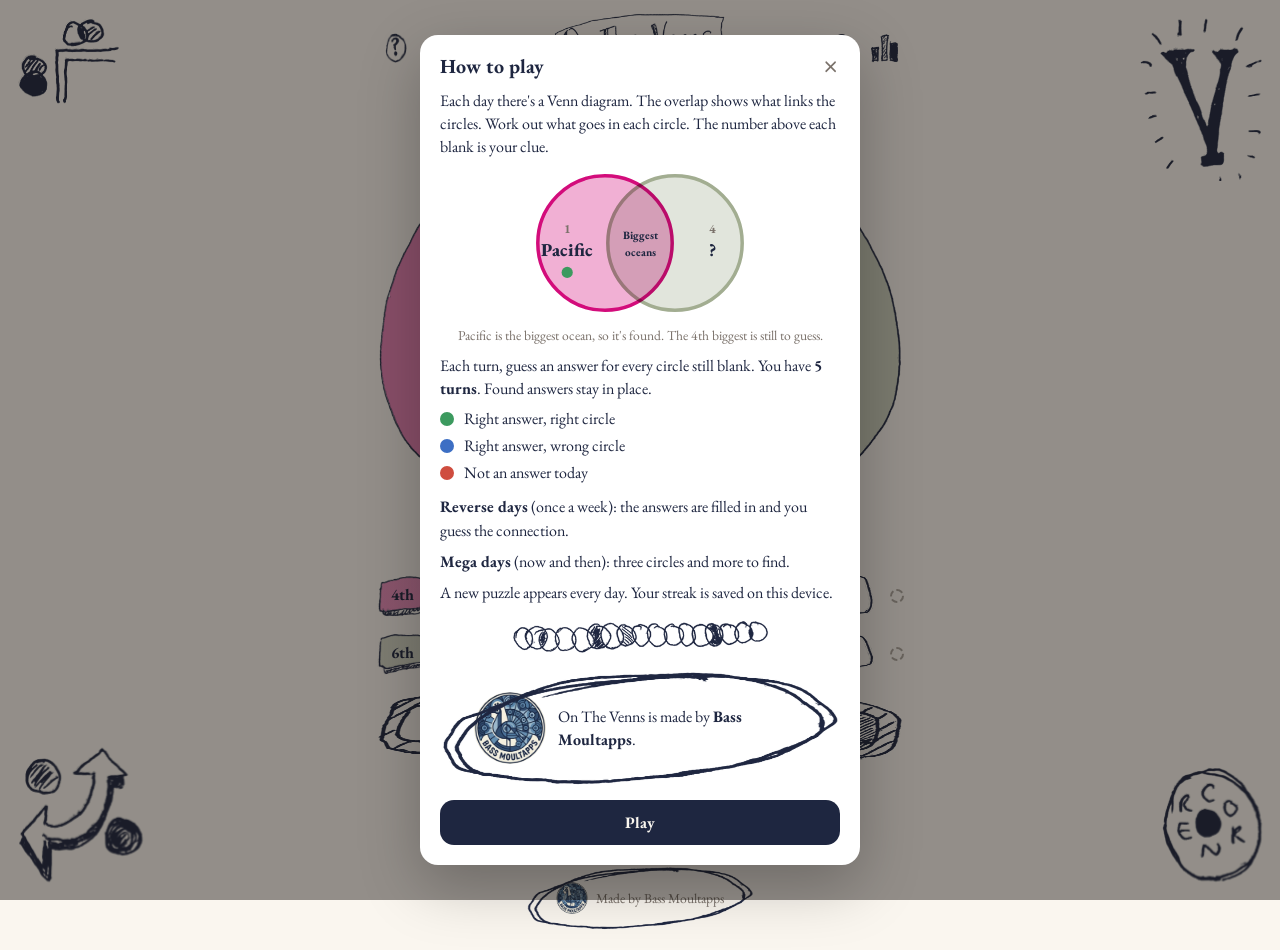
==== commit b9041bf1: "Hand-drawn rosettes, Guess button, header icons and pen oval round the credit - Rosettes use the dra" ====
--- a/index.html
+++ b/index.html
@@ -20,7 +20,7 @@
   <header class="top">
     <div class="hgroup">
     <button class="icon-btn" id="helpBtn" aria-label="How to play">
-      <svg viewBox="0 0 24 24" aria-hidden="true"><circle cx="12" cy="12" r="9.5" fill="none" stroke="currentColor" stroke-width="2"/><path d="M9.5 9.3a2.6 2.6 0 0 1 5 .9c0 1.8-2.5 2.3-2.5 3.8" fill="none" stroke="currentColor" stroke-width="2" stroke-linecap="round"/><circle cx="12" cy="17.2" r="1.2" fill="currentColor"/></svg>
+      <svg viewBox="0 0 24 24" aria-hidden="true"><circle cx="12" cy="12" r="9.5" fill="none" stroke="currentColor" stroke-width="2"/><path d="M9.5 9.3a2.6 2.6 0 0 1 5 .9c0 1.8-2.5 2.3-2.5 3.8" fill="none" stroke="currentColor" stroke-width="2" stroke-linecap="round"/><circle cx="12" cy="17.2" r="1.2" fill="currentColor"/></svg><img class="drawn-icon" src="img/drawn/icon-help.png" alt="">
     </button>
     </div>
     <div class="brand">
@@ -29,10 +29,10 @@
     </div>
     <div class="hgroup right">
     <button class="icon-btn" id="pastBtn" aria-label="Venns of the Past" title="Venns of the Past">
-      <svg viewBox="0 0 24 24" aria-hidden="true"><path d="M3.5 12a8.5 8.5 0 1 0 2.5-6" fill="none" stroke="currentColor" stroke-width="2" stroke-linecap="round"/><path d="M3 4v4.5h4.5" fill="none" stroke="currentColor" stroke-width="2" stroke-linecap="round" stroke-linejoin="round"/><path d="M12 7.5V12l3 2" fill="none" stroke="currentColor" stroke-width="2" stroke-linecap="round"/></svg>
+      <svg viewBox="0 0 24 24" aria-hidden="true"><path d="M3.5 12a8.5 8.5 0 1 0 2.5-6" fill="none" stroke="currentColor" stroke-width="2" stroke-linecap="round"/><path d="M3 4v4.5h4.5" fill="none" stroke="currentColor" stroke-width="2" stroke-linecap="round" stroke-linejoin="round"/><path d="M12 7.5V12l3 2" fill="none" stroke="currentColor" stroke-width="2" stroke-linecap="round"/></svg><img class="drawn-icon" src="img/drawn/icon-past.png" alt="">
     </button>
     <button class="icon-btn" id="statsBtn" aria-label="Statistics">
-      <svg viewBox="0 0 24 24" aria-hidden="true"><path d="M5 20V12M12 20V5M19 20v-9" fill="none" stroke="currentColor" stroke-width="2.4" stroke-linecap="round"/></svg>
+      <svg viewBox="0 0 24 24" aria-hidden="true"><path d="M5 20V12M12 20V5M19 20v-9" fill="none" stroke="currentColor" stroke-width="2.4" stroke-linecap="round"/></svg><img class="drawn-icon" src="img/drawn/icon-stats.png" alt="">
     </button>
     </div>
   </header>
--- a/css/style.css
+++ b/css/style.css
@@ -388,6 +388,7 @@
 }
 .note .label { font-size: 0.75rem; text-transform: uppercase; letter-spacing: 0.06em; color: var(--muted); font-weight: 700; }
 .note .source { font-size: 0.8rem; color: var(--muted); margin-top: 6px; }
+.note .source a { color: inherit; }
 .share-btn { background: var(--good) !important; color: #fff !important; }
 
 .stats {
@@ -611,7 +612,47 @@
 .rosettes li { text-align: center; font-size: 0.85rem; line-height: 1.2; }
 .rosettes svg { display: block; width: 52px; height: 64px; margin: 0 auto 4px; }
 .rosettes li.locked { color: var(--muted); }
-.rosettes li.locked svg { filter: grayscale(1); opacity: 0.3; }
-.rosettes li.new svg { animation: pop 0.6s cubic-bezier(.2,1.6,.4,1); }
+.rosettes li.locked svg, .rosettes li.locked .ros { filter: grayscale(1); opacity: 0.3; }
+.rosettes li.new svg, .rosettes li.new .ros { animation: pop 0.6s cubic-bezier(.2,1.6,.4,1); }
 .rosettes li.new .rtitle::after { content: " \2022 new"; color: var(--good); font-weight: 700; }
 .plain-link { display: block; color: var(--muted); }
+
+/* Hand-drawn header icons */
+.icon-btn .drawn-icon { display: none; }
+.drawn .icon-btn svg { display: none; }
+.drawn .icon-btn .drawn-icon { display: block; height: 30px; width: auto; }
+.drawn .icon-btn:hover { background: color-mix(in srgb, var(--line) 60%, transparent); }
+
+/* Hand-drawn Guess button: the shaded oblong */
+.drawn .guess-form button {
+  height: 70px;
+  margin-top: 6px;
+  border-radius: 0;
+  background: url(../img/drawn/button.png) center / 100% 100% no-repeat;
+  color: var(--ink);
+  font-size: 1.2rem;
+}
+.drawn .guess-form button:hover:not(:disabled) { background-color: transparent; filter: drop-shadow(0 0 2px color-mix(in srgb, var(--c2) 70%, transparent)); }
+.drawn .guess-form button:disabled { opacity: 0.4; }
+
+/* Pen oval drawn round the Bass Moultapps credit */
+.drawn .made-by, .drawn .maker { position: relative; padding: 16px 30px; }
+.drawn .made-by::after, .drawn .maker::after {
+  content: "";
+  position: absolute;
+  inset: 0;
+  background: url(../img/drawn/oval.png) center / 100% 100% no-repeat;
+  pointer-events: none;
+}
+.drawn .maker { padding: 22px 34px; margin-top: 4px; }
+
+/* Hand-drawn rosettes */
+.rosettes .ros { position: relative; display: block; width: 44px; height: 71px; margin: 0 auto 4px; }
+.ros > * { position: absolute; inset: 0; width: 100%; height: 100%; }
+.ros i {
+  -webkit-mask-size: 100% 100%; mask-size: 100% 100%;
+  -webkit-mask-repeat: no-repeat; mask-repeat: no-repeat;
+}
+.ros .ros-ring { background: var(--rc); -webkit-mask-image: url(../img/drawn/ros-ring.png); mask-image: url(../img/drawn/ros-ring.png); }
+.ros .ros-ribbon { background: color-mix(in srgb, var(--rc) 75%, #fff); -webkit-mask-image: url(../img/drawn/ros-ribbon.png); mask-image: url(../img/drawn/ros-ribbon.png); }
+.ros .ros-inner { background: color-mix(in srgb, var(--rc) 25%, #fff); -webkit-mask-image: url(../img/drawn/ros-inner.png); mask-image: url(../img/drawn/ros-inner.png); }
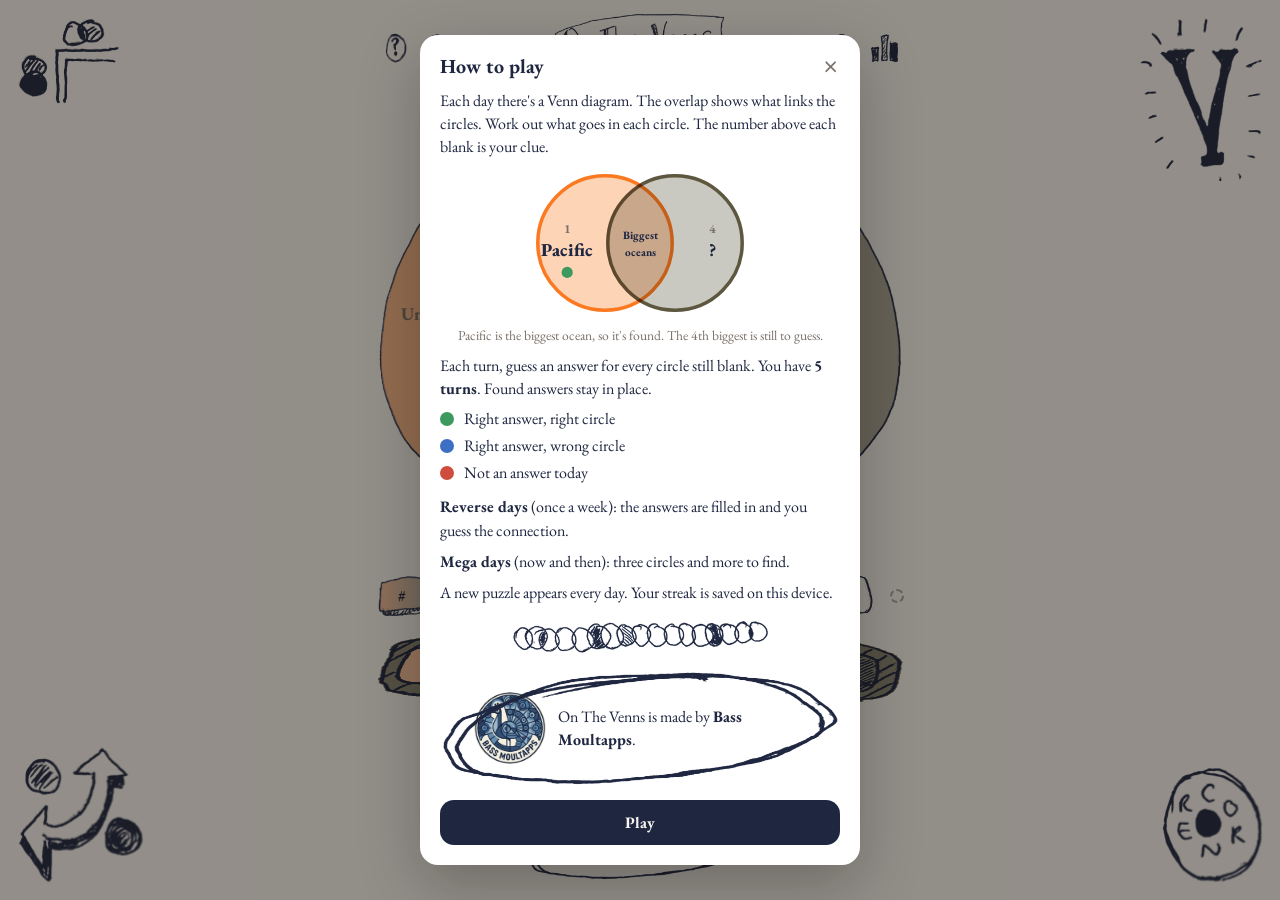
==== commit ad5cc34f: "Profiles with unlockable drawn avatars, and the drawn three-circle Venn - Person button beside ? ope" ====
--- a/index.html
+++ b/index.html
@@ -14,13 +14,16 @@
 <body>
   <!-- hand-drawn corner decorations (drawn style only) -->
   <img class="corner corner-tl" src="img/drawn/corner-tl.png" alt="" aria-hidden="true">
-  <img class="corner corner-tr" src="img/drawn/corner-tr.png" alt="" aria-hidden="true">
+  <img class="corner corner-tr" id="cornerV" src="img/drawn/corner-tr.png" alt="">
   <img class="corner corner-bl" src="img/drawn/corner-bl.png" alt="" aria-hidden="true">
   <img class="corner corner-br" id="cornerCircle" src="img/drawn/corner-br.png" alt="">
   <header class="top">
     <div class="hgroup">
     <button class="icon-btn" id="helpBtn" aria-label="How to play">
       <svg viewBox="0 0 24 24" aria-hidden="true"><circle cx="12" cy="12" r="9.5" fill="none" stroke="currentColor" stroke-width="2"/><path d="M9.5 9.3a2.6 2.6 0 0 1 5 .9c0 1.8-2.5 2.3-2.5 3.8" fill="none" stroke="currentColor" stroke-width="2" stroke-linecap="round"/><circle cx="12" cy="17.2" r="1.2" fill="currentColor"/></svg><img class="drawn-icon" src="img/drawn/icon-help.png" alt="">
+    </button>
+    <button class="icon-btn" id="profileBtn" aria-label="Your profile" title="Your profile">
+      <svg viewBox="0 0 24 24" aria-hidden="true"><circle cx="12" cy="8" r="4" fill="currentColor"/><path d="M4 21c0-4.4 3.6-8 8-8s8 3.6 8 8z" fill="currentColor"/></svg><img class="drawn-icon" src="img/drawn/icon-profile.png" alt="">
     </button>
     </div>
     <div class="brand">
@@ -98,7 +101,7 @@
   <dialog id="statsDialog">
     <button class="close" data-close aria-label="Close">&times;</button>
     <div id="resultBlock"></div>
-    <h2>Your stats</h2>
+    <h2 id="statsTitle">Your stats</h2>
     <div class="stats" id="statsGrid"></div>
     <h3>Solved in…</h3>
     <div class="dist" id="distGraph"></div>
@@ -118,6 +121,21 @@
     </details>
   </dialog>
 
+  <!-- Profile and avatars -->
+  <dialog id="profileDialog">
+    <button class="close" data-close aria-label="Close">&times;</button>
+    <h2>Your profile</h2>
+    <p class="sub">Saved on this device only.</p>
+    <div class="profile-head">
+      <img id="profileAvatar" src="img/drawn/avatar1.png" alt="">
+      <label class="profile-name">Your name
+        <input id="profileName" type="text" maxlength="24" placeholder="Type your name" autocomplete="nickname" spellcheck="false">
+      </label>
+    </div>
+    <h3>Choose your Venner <span class="rosette-count" id="avatarCount"></span></h3>
+    <ul class="avatars" id="avatarList"></ul>
+  </dialog>
+
   <!-- Venns of the Past -->
   <dialog id="pastDialog">
     <button class="close" data-close aria-label="Close">&times;</button>
--- a/css/style.css
+++ b/css/style.css
@@ -491,7 +491,8 @@
 }
 .drawn .grow:nth-of-type(2n) input, .drawn .grow:nth-of-type(2n) .locked { background-image: url(../img/drawn/bar2.png); }
 .drawn .grow .locked { padding-left: 18px; }
-.drawn .grow input:focus { filter: drop-shadow(0 0 2px color-mix(in srgb, var(--c2) 80%, transparent)); }
+/* focus: no glow (a filter blurred the typed text); the drawn box stays as it is */
+.drawn .grow input:focus { filter: none; outline: none; }
 .drawn .grow input::-webkit-calendar-picker-indicator { display: none !important; }
 .drawn .guess-form button {
   border-radius: 12px 4px 14px 6px / 6px 14px 4px 12px;
@@ -653,6 +654,127 @@
   -webkit-mask-size: 100% 100%; mask-size: 100% 100%;
   -webkit-mask-repeat: no-repeat; mask-repeat: no-repeat;
 }
-.ros .ros-ring { background: var(--rc); -webkit-mask-image: url(../img/drawn/ros-ring.png); mask-image: url(../img/drawn/ros-ring.png); }
-.ros .ros-ribbon { background: color-mix(in srgb, var(--rc) 75%, #fff); -webkit-mask-image: url(../img/drawn/ros-ribbon.png); mask-image: url(../img/drawn/ros-ribbon.png); }
-.ros .ros-inner { background: color-mix(in srgb, var(--rc) 25%, #fff); -webkit-mask-image: url(../img/drawn/ros-inner.png); mask-image: url(../img/drawn/ros-inner.png); }
+.ros .ros-ring { background: var(--rc); }
+.ros .ros-ribbon { background: color-mix(in srgb, var(--rc) 75%, #fff); }
+.ros .ros-inner { background: color-mix(in srgb, var(--rc) 25%, #fff); }
+.ros.v1 .ros-ring { -webkit-mask-image: url(../img/drawn/ros1-ring.png); mask-image: url(../img/drawn/ros1-ring.png); }
+.ros.v1 .ros-ribbon { -webkit-mask-image: url(../img/drawn/ros1-ribbon.png); mask-image: url(../img/drawn/ros1-ribbon.png); }
+.ros.v1 .ros-inner { -webkit-mask-image: url(../img/drawn/ros1-inner.png); mask-image: url(../img/drawn/ros1-inner.png); }
+.ros.v2 .ros-ring { -webkit-mask-image: url(../img/drawn/ros2-ring.png); mask-image: url(../img/drawn/ros2-ring.png); }
+.ros.v2 .ros-ribbon { -webkit-mask-image: url(../img/drawn/ros2-ribbon.png); mask-image: url(../img/drawn/ros2-ribbon.png); }
+.ros.v2 .ros-inner { -webkit-mask-image: url(../img/drawn/ros2-inner.png); mask-image: url(../img/drawn/ros2-inner.png); }
+.ros.v3 .ros-ring { -webkit-mask-image: url(../img/drawn/ros3-ring.png); mask-image: url(../img/drawn/ros3-ring.png); }
+.ros.v3 .ros-ribbon { -webkit-mask-image: url(../img/drawn/ros3-ribbon.png); mask-image: url(../img/drawn/ros3-ribbon.png); }
+.ros.v3 .ros-inner { -webkit-mask-image: url(../img/drawn/ros3-inner.png); mask-image: url(../img/drawn/ros3-inner.png); }
+
+/* Guess button: inside in one circle colour, the hatched band in the other,
+   with the pen drawing (on the label span) over both */
+.drawn .guess-form button { position: relative; isolation: isolate; background: none; }
+.drawn .guess-form button::before, .drawn .guess-form button::after {
+  content: "";
+  position: absolute;
+  inset: 0;
+  z-index: -1;
+  -webkit-mask-size: 100% 100%; mask-size: 100% 100%;
+  -webkit-mask-repeat: no-repeat; mask-repeat: no-repeat;
+}
+.drawn .guess-form button::before {
+  background: color-mix(in srgb, var(--c1) 70%, transparent);
+  -webkit-mask-image: url(../img/drawn/button-band.png); mask-image: url(../img/drawn/button-band.png);
+}
+.drawn .guess-form button::after {
+  background: color-mix(in srgb, var(--c0) 40%, transparent);
+  -webkit-mask-image: url(../img/drawn/button-mask.png); mask-image: url(../img/drawn/button-mask.png);
+}
+.drawn .gb-label {
+  position: absolute;
+  inset: 0;
+  display: flex;
+  align-items: center;
+  justify-content: center;
+  background: url(../img/drawn/button.png) center / 100% 100% no-repeat;
+}
+
+/* little colour Venn on the front of each drawn rosette */
+.ros .ros-venn { position: absolute; inset: auto; height: auto; transform: translate(-50%, -50%); overflow: visible; }
+.ros .ros-venn circle { fill: var(--rc); fill-opacity: 0.55; stroke: var(--ink); stroke-width: 0.8; }
+.ros.v1 .ros-venn { left: 48.2%; top: 34.5%; width: 34%; }
+.ros.v2 .ros-venn { left: 46.7%; top: 32%; width: 38%; }
+.ros.v3 .ros-venn { left: 42.5%; top: 29.9%; width: 38%; }
+
+/* Sentence-with-a-gap answers (reverse days) */
+.region.slot.template .answer { font-size: clamp(12px, 3.9cqw, 19px); font-weight: 700; line-height: 1.25; }
+.region.slot.template .gap { font-size: 1.25em; }
+.region.slot.template .gap .blank { min-width: 1.4em; }
+
+/* Reverse days: the title turns over to its mirror image, pauses, and turns back */
+.reverse-flip { perspective: 600px; }
+.reverse-flip > img, h1.reverse-flip:not(:has(img)) {
+  display: block;
+  animation: title-flip 7s ease-in-out infinite;
+  transform-origin: 50% 50%;
+}
+@keyframes title-flip {
+  0%, 30%   { transform: rotateY(0deg); }
+  40%, 80%  { transform: rotateY(180deg); }
+  90%, 100% { transform: rotateY(360deg); }
+}
+@media (prefers-reduced-motion: reduce) {
+  .reverse-flip > img, h1.reverse-flip:not(:has(img)) { animation: none !important; transform: scaleX(-1); }
+}
+
+/* Clickable V corner */
+.drawn .corner-tr { pointer-events: auto; cursor: pointer; }
+.corner.wiggle { animation: wiggle 0.5s ease; }
+@keyframes wiggle { 0%,100% { transform: rotate(0); } 25% { transform: rotate(-8deg); } 75% { transform: rotate(8deg); } }
+
+/* Hand-drawn three-circle Venn */
+.board .venn-img.three { aspect-ratio: 1000 / 824; }
+.board:has(.venn-img.three) { margin: 30px 0 34px; }
+.venn-img.three .fill { opacity: 0.5; }
+.fill3-A { background: var(--c0); }
+.fill3-B { background: var(--c1); }
+.fill3-C { background: var(--c2); }
+.fill3-AB { background: color-mix(in oklab, color-mix(in oklab, var(--c0), var(--c1)) 85%, #000); }
+.fill3-AC { background: color-mix(in oklab, color-mix(in oklab, var(--c0), var(--c2)) 85%, #000); }
+.fill3-BC { background: color-mix(in oklab, color-mix(in oklab, var(--c1), var(--c2)) 85%, #000); }
+.fill3-ABC { background: color-mix(in oklab, color-mix(in oklab, color-mix(in oklab, var(--c0), var(--c1)), var(--c2) 33%) 72%, #000); }
+.fill3-A { -webkit-mask-image: url(../img/drawn/mask3-A.png); mask-image: url(../img/drawn/mask3-A.png); }
+.fill3-B { -webkit-mask-image: url(../img/drawn/mask3-B.png); mask-image: url(../img/drawn/mask3-B.png); }
+.fill3-C { -webkit-mask-image: url(../img/drawn/mask3-C.png); mask-image: url(../img/drawn/mask3-C.png); }
+.fill3-AB { -webkit-mask-image: url(../img/drawn/mask3-AB.png); mask-image: url(../img/drawn/mask3-AB.png); }
+.fill3-AC { -webkit-mask-image: url(../img/drawn/mask3-AC.png); mask-image: url(../img/drawn/mask3-AC.png); }
+.fill3-BC { -webkit-mask-image: url(../img/drawn/mask3-BC.png); mask-image: url(../img/drawn/mask3-BC.png); }
+.fill3-ABC { -webkit-mask-image: url(../img/drawn/mask3-ABC.png); mask-image: url(../img/drawn/mask3-ABC.png); }
+
+.circle-label3 { position: absolute; transform: translate(-50%, -50%); font-weight: 700; white-space: nowrap; font-size: clamp(13px, 3.8cqw, 18px); }
+
+/* Profile and avatars */
+#profileDialog .sub { color: var(--muted); font-size: 0.9rem; margin-top: -4px; }
+.profile-head { display: flex; align-items: center; gap: 14px; margin: 8px 0 4px; }
+.profile-head img { width: 84px; height: auto; flex: none; }
+.profile-name { flex: 1; min-width: 0; display: flex; flex-direction: column; gap: 4px; font-size: 0.9rem; color: var(--muted); }
+.profile-name input {
+  width: 100%;
+  min-width: 0;
+  font: inherit; font-size: 1.1rem; color: var(--ink);
+  padding: 10px 12px; border: 2px solid var(--line); border-radius: var(--radius); background: var(--bg);
+}
+.profile-name input:focus { outline: none; border-color: var(--c1); }
+.drawn .profile-name input { border: none; border-radius: 0; background: url(../img/drawn/bar2.png) center / 100% 100% no-repeat; padding: 12px 16px; }
+.avatars { list-style: none; padding: 0; margin: 0; display: grid; grid-template-columns: repeat(3, 1fr); gap: 12px 8px; }
+.avatar {
+  width: 100%;
+  border: none;
+  background: none;
+  padding: 6px 2px;
+  border-radius: 12px;
+  display: flex; flex-direction: column; align-items: center; gap: 4px;
+  font-size: 0.82rem; line-height: 1.2; text-align: center;
+}
+.avatar-pic { display: grid; place-items: center; width: 76px; height: 82px; }
+.avatar-pic img { max-width: 100%; max-height: 100%; }
+.avatar.locked { cursor: default; color: var(--muted); }
+.avatar.locked .avatar-pic { border: 2px dashed var(--line); border-radius: 10px; width: 70px; height: 74px; }
+.avatar.chosen { background: color-mix(in srgb, var(--c0) 22%, transparent); font-weight: 700; }
+.stats-avatar { width: 34px; height: auto; vertical-align: middle; margin-right: 8px; }
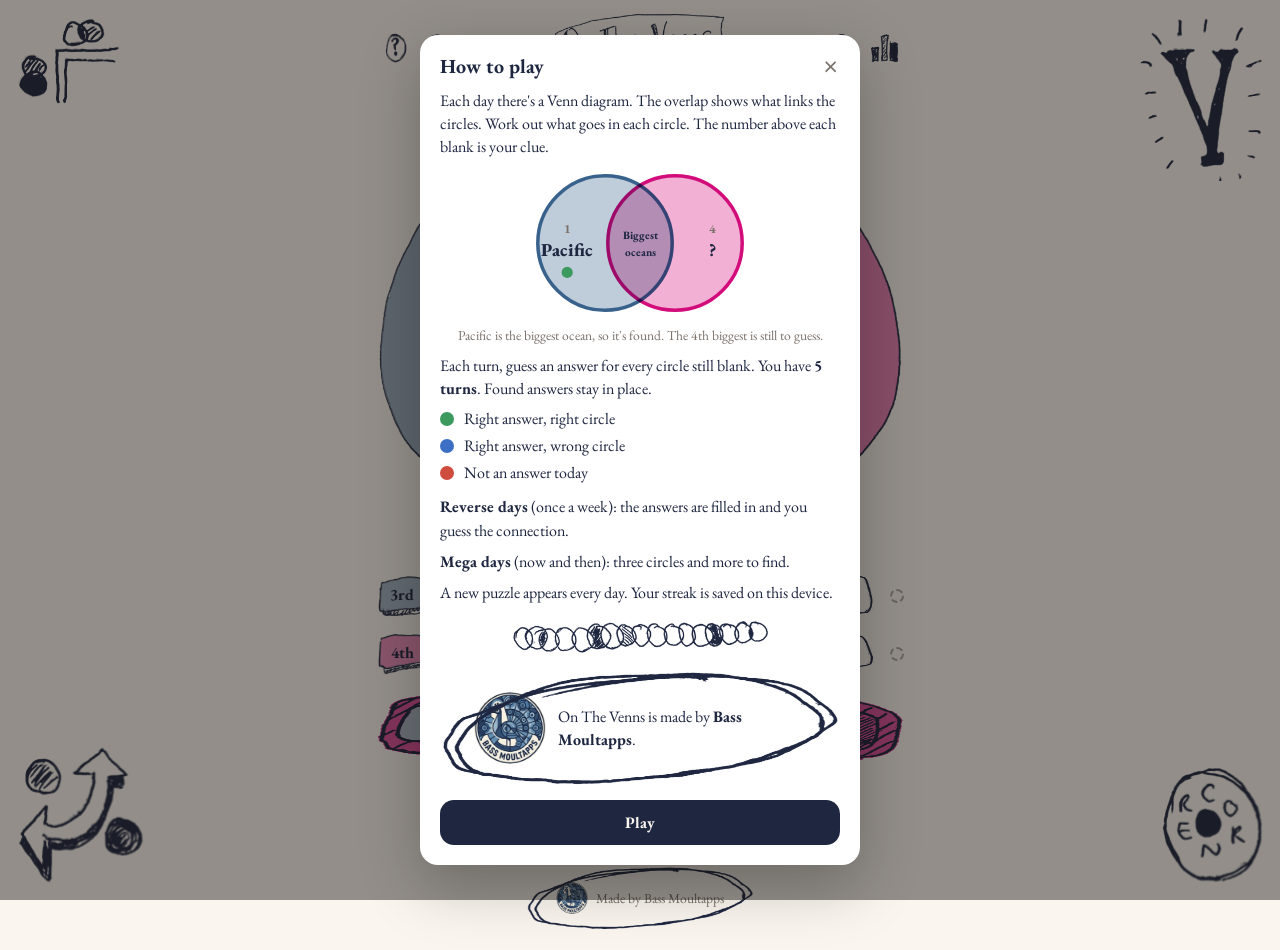
==== commit 22d1aae4: "Add a link preview image for WhatsApp and other apps Open Graph and Twitter card tags pointing at im" ====
--- a/index.html
+++ b/index.html
@@ -5,6 +5,18 @@
   <meta name="viewport" content="width=device-width, initial-scale=1">
   <title>On The Venns</title>
   <meta name="description" content="A daily Venn diagram puzzle. Five turns to fill the circles.">
+  <!-- link previews (WhatsApp, iMessage, Slack, social): image source is og-src/card.html -->
+  <meta property="og:type" content="website">
+  <meta property="og:site_name" content="On The Venns">
+  <meta property="og:title" content="On The Venns">
+  <meta property="og:description" content="A daily Venn puzzle. What goes in each circle?">
+  <meta property="og:url" content="https://barnandbee.github.io/c-test9/">
+  <meta property="og:image" content="https://barnandbee.github.io/c-test9/img/og-image.jpg">
+  <meta property="og:image:type" content="image/jpeg">
+  <meta property="og:image:width" content="1200">
+  <meta property="og:image:height" content="630">
+  <meta property="og:image:alt" content="The hand-drawn On The Venns logo beside a coloured two-circle Venn diagram with question marks">
+  <meta name="twitter:card" content="summary_large_image">
   <link rel="icon" href="data:image/svg+xml,%3Csvg xmlns='http://www.w3.org/2000/svg' viewBox='0 0 32 32'%3E%3Ccircle cx='12' cy='16' r='9' fill='%23e8735a' fill-opacity='.8'/%3E%3Ccircle cx='20' cy='16' r='9' fill='%233a9e9a' fill-opacity='.8'/%3E%3C/svg%3E">
   <link rel="preconnect" href="https://fonts.googleapis.com">
   <link rel="preconnect" href="https://fonts.gstatic.com" crossorigin>
